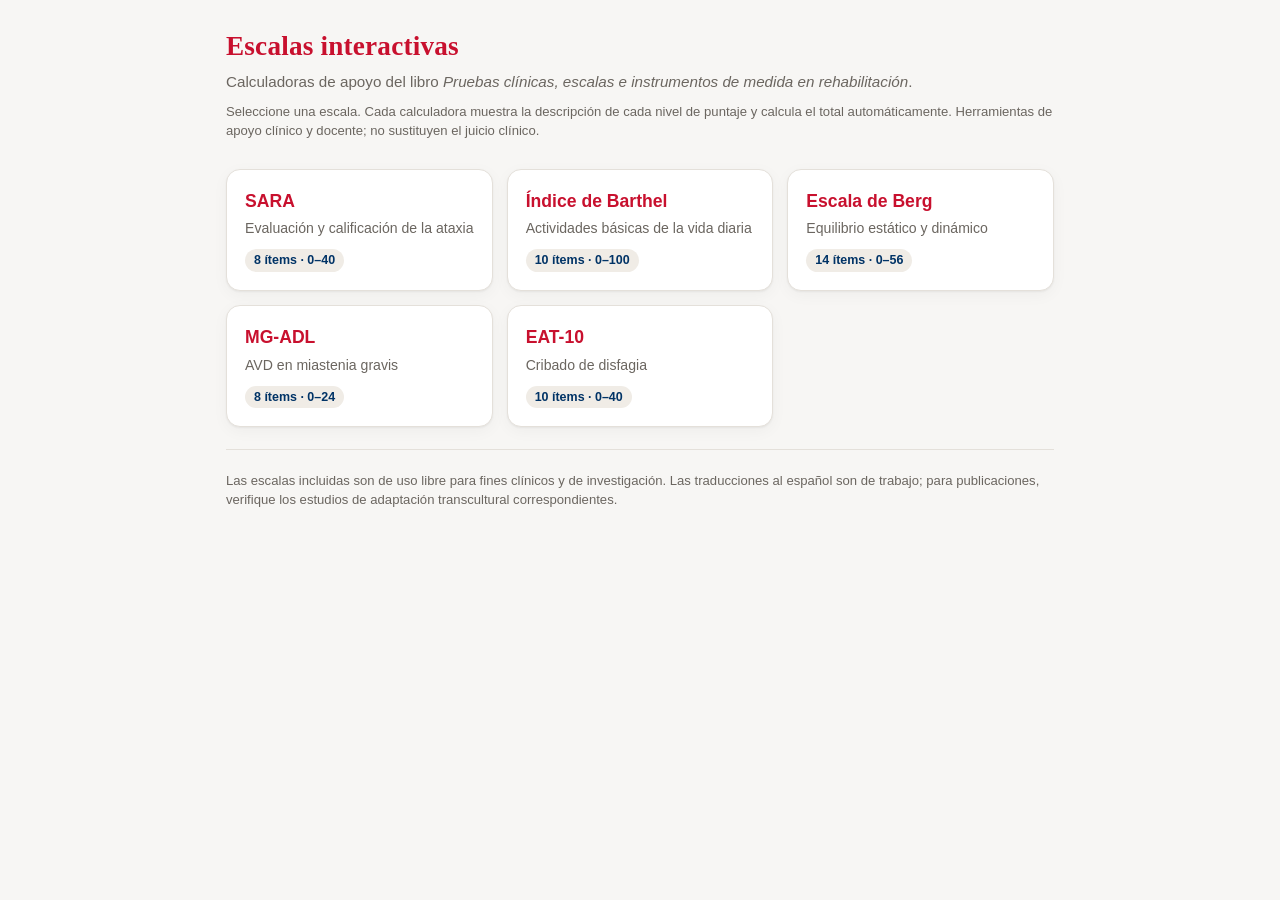
==== index.html @ 7e2a49a3 "Calculadoras interactivas de escalas (SARA, Barthel, Berg, MG-ADL, EAT-10) Sitio de apoyo del libro " ====
<!doctype html>
<html lang="es">
<head>
<meta charset="utf-8">
<meta name="viewport" content="width=device-width, initial-scale=1">
<link rel="stylesheet" href="assets/style.css">
<title>Escalas interactivas — Rehabilitación</title>
</head>
<body>
<div class="wrap">
  <header style="padding-top:26px">
    <h1>Escalas interactivas</h1>
    <p class="sub">Calculadoras de apoyo del libro <i>Pruebas clínicas, escalas e instrumentos de medida en rehabilitación</i>.</p>
    <p class="cite">Seleccione una escala. Cada calculadora muestra la descripción de cada nivel de puntaje y calcula el total automáticamente. Herramientas de apoyo clínico y docente; no sustituyen el juicio clínico.</p>
  </header>
  <div class="grid">
    <a class="card" href="sara.html">
      <div class="ct">SARA</div>
      <div class="cs">Evaluación y calificación de la ataxia</div>
      <span class="cr">8 ítems · 0–40</span>
    </a>
    <a class="card" href="barthel.html">
      <div class="ct">Índice de Barthel</div>
      <div class="cs">Actividades básicas de la vida diaria</div>
      <span class="cr">10 ítems · 0–100</span>
    </a>
    <a class="card" href="berg.html">
      <div class="ct">Escala de Berg</div>
      <div class="cs">Equilibrio estático y dinámico</div>
      <span class="cr">14 ítems · 0–56</span>
    </a>
    <a class="card" href="mgadl.html">
      <div class="ct">MG-ADL</div>
      <div class="cs">AVD en miastenia gravis</div>
      <span class="cr">8 ítems · 0–24</span>
    </a>
    <a class="card" href="eat10.html">
      <div class="ct">EAT-10</div>
      <div class="cs">Cribado de disfagia</div>
      <span class="cr">10 ítems · 0–40</span>
    </a>
  </div>
  <footer>
    <p>Las escalas incluidas son de uso libre para fines clínicos y de investigación. Las traducciones al español son de trabajo; para publicaciones, verifique los estudios de adaptación transcultural correspondientes.</p>
  </footer>
</div>
</body>
</html>
---- assets/style.css ----
:root{
  --bg:#f7f6f4; --card:#ffffff; --ink:#1c1b1a; --muted:#6b6660;
  --line:#e4e0da; --accent:#C8102E; --accent2:#003366;
  --sel:#fbeaed; --selborder:#C8102E; --badge:#f0ece6;
  --shadow:0 1px 2px rgba(0,0,0,.05),0 4px 16px rgba(0,0,0,.04);
}
@media (prefers-color-scheme:dark){
  :root{
    --bg:#17161a; --card:#211f24; --ink:#eceaf0; --muted:#a29caa;
    --line:#34313a; --accent:#ff5a6e; --accent2:#7fa8d8;
    --sel:#3a1f26; --selborder:#ff5a6e; --badge:#2c2932;
    --shadow:0 1px 2px rgba(0,0,0,.3),0 4px 20px rgba(0,0,0,.35);
  }
}
:root[data-theme="dark"]{
  --bg:#17161a; --card:#211f24; --ink:#eceaf0; --muted:#a29caa;
  --line:#34313a; --accent:#ff5a6e; --accent2:#7fa8d8;
  --sel:#3a1f26; --selborder:#ff5a6e; --badge:#2c2932;
  --shadow:0 1px 2px rgba(0,0,0,.3),0 4px 20px rgba(0,0,0,.35);
}
:root[data-theme="light"]{
  --bg:#f7f6f4; --card:#ffffff; --ink:#1c1b1a; --muted:#6b6660;
  --line:#e4e0da; --accent:#C8102E; --accent2:#003366;
  --sel:#fbeaed; --selborder:#C8102E; --badge:#f0ece6;
  --shadow:0 1px 2px rgba(0,0,0,.05),0 4px 16px rgba(0,0,0,.04);
}
*{box-sizing:border-box}
body{margin:0;background:var(--bg);color:var(--ink);
  font-family:-apple-system,BlinkMacSystemFont,"Segoe UI",Roboto,Helvetica,Arial,sans-serif;
  line-height:1.5;-webkit-text-size-adjust:100%}
.wrap{max-width:860px;margin:0 auto;padding:0 16px 48px}
.back{display:inline-block;margin:18px 0 0;color:var(--accent2);
  text-decoration:none;font-size:.88rem;font-weight:600}
.back:hover{text-decoration:underline}
header{padding:14px 0 10px}
h1{font-family:Georgia,"Times New Roman",serif;font-size:1.7rem;margin:0 0 4px;
  color:var(--accent);letter-spacing:.2px}
.sub{color:var(--muted);font-size:.95rem;margin:0}
.cite{color:var(--muted);font-size:.82rem;margin:.5rem 0 0}
.totbar{position:sticky;top:0;z-index:20;background:var(--card);
  border:1px solid var(--line);border-radius:12px;margin:6px 0 4px;box-shadow:var(--shadow)}
.totin{padding:12px 16px;display:flex;align-items:center;gap:14px;flex-wrap:wrap}
.totlabel{font-weight:700;font-size:.95rem}
.totnum{font-size:1.5rem;font-weight:800;color:var(--accent)}
.totnum small{font-size:.85rem;color:var(--muted);font-weight:600}
.prog{flex:1;min-width:120px;height:8px;background:var(--badge);border-radius:6px;overflow:hidden}
.progfill{height:100%;background:var(--accent);width:0;transition:width .2s}
.done{font-size:.82rem;color:var(--muted)}
.btn{border:1px solid var(--line);background:transparent;color:var(--ink);
  padding:7px 14px;border-radius:8px;font-size:.86rem;cursor:pointer;font-weight:600}
.btn:hover{border-color:var(--accent);color:var(--accent)}
.item{background:var(--card);border:1px solid var(--line);border-radius:14px;
  padding:16px 16px 12px;margin:14px 0;box-shadow:var(--shadow)}
.ihead{display:flex;align-items:baseline;gap:10px;flex-wrap:wrap;margin-bottom:2px}
.num{background:var(--accent);color:#fff;font-weight:700;font-size:.82rem;
  min-width:1.6em;height:1.6em;border-radius:50%;display:inline-flex;
  align-items:center;justify-content:center;padding:0 .1em}
.iname{font-weight:700;font-size:1.06rem}
.range{color:var(--muted);font-size:.82rem;font-weight:600;background:var(--badge);
  padding:1px 8px;border-radius:20px}
.instr{color:var(--muted);font-size:.86rem;margin:6px 0 10px}
.opts{display:flex;flex-direction:column;gap:6px}
label.opt{display:flex;gap:10px;align-items:flex-start;padding:8px 10px;
  border:1px solid var(--line);border-radius:9px;cursor:pointer;font-size:.92rem;
  transition:background .12s,border-color .12s}
label.opt:hover{border-color:var(--accent)}
label.opt.sel{background:var(--sel);border-color:var(--selborder)}
label.opt input{margin:2px 0 0}
.optp{font-weight:700;min-width:1.2em;color:var(--accent2)}
.sides{display:grid;grid-template-columns:1fr 1fr;gap:14px}
@media(max-width:560px){.sides{grid-template-columns:1fr}}
.sidecol h4{margin:2px 0 8px;font-size:.9rem;color:var(--accent2);
  text-transform:uppercase;letter-spacing:.4px}
.mean{margin-top:8px;font-size:.85rem;color:var(--muted)}
.mean b{color:var(--ink)}
.result{background:var(--accent);color:#fff;border-radius:14px;padding:20px 18px;
  margin:18px 0 4px;text-align:center;box-shadow:var(--shadow)}
.result .big{font-size:2.4rem;font-weight:800;line-height:1.1}
.result .big small{font-size:1rem;opacity:.85;font-weight:600}
.result .rlabel{font-size:.9rem;opacity:.9;letter-spacing:.4px;text-transform:uppercase}
.result .rnote{font-size:.88rem;opacity:.95;margin-top:6px}
footer{color:var(--muted);font-size:.82rem;margin-top:22px;
  border-top:1px solid var(--line);padding-top:14px}
footer p{margin:.4rem 0}
/* index */
.grid{display:grid;grid-template-columns:repeat(auto-fill,minmax(230px,1fr));gap:14px;margin-top:18px}
a.card{display:block;background:var(--card);border:1px solid var(--line);border-radius:14px;
  padding:18px;text-decoration:none;color:var(--ink);box-shadow:var(--shadow);
  transition:border-color .12s,transform .12s}
a.card:hover{border-color:var(--accent);transform:translateY(-2px)}
a.card .ct{font-weight:700;font-size:1.1rem;color:var(--accent)}
a.card .cs{color:var(--muted);font-size:.88rem;margin-top:4px}
a.card .cr{display:inline-block;margin-top:10px;font-size:.78rem;font-weight:600;
  color:var(--accent2);background:var(--badge);padding:2px 9px;border-radius:20px}
@media print{.totbar{position:static;box-shadow:none}.btn,.back{display:none}
  body{background:#fff}.item{break-inside:avoid;box-shadow:none}}
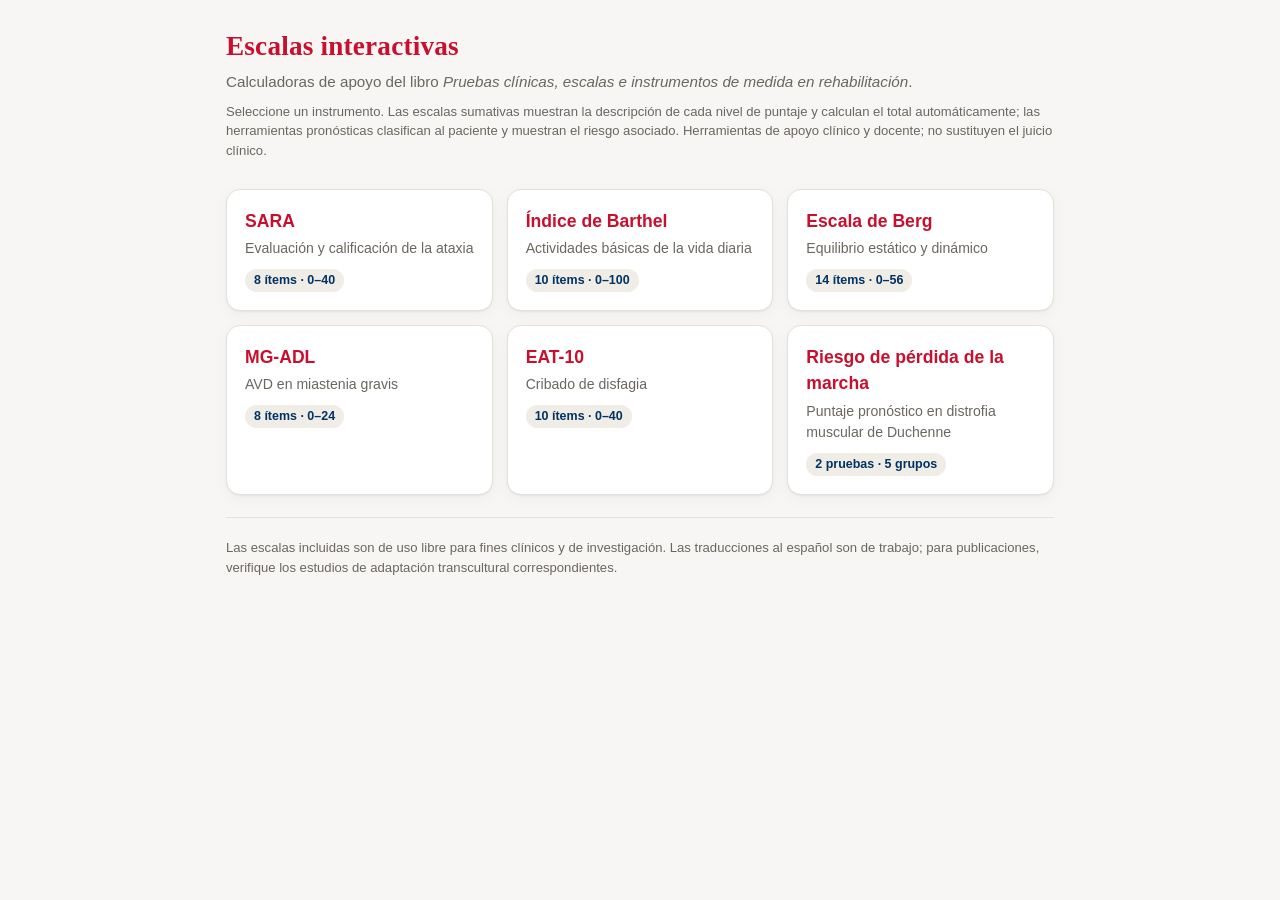
==== commit a20159ed: "Calculadora de riesgo de perdida de la marcha en DMD Implementa el puntaje pronostico de McDonald 20" ====
--- a/index.html
+++ b/index.html
@@ -11,7 +11,7 @@
   <header style="padding-top:26px">
     <h1>Escalas interactivas</h1>
     <p class="sub">Calculadoras de apoyo del libro <i>Pruebas clínicas, escalas e instrumentos de medida en rehabilitación</i>.</p>
-    <p class="cite">Seleccione una escala. Cada calculadora muestra la descripción de cada nivel de puntaje y calcula el total automáticamente. Herramientas de apoyo clínico y docente; no sustituyen el juicio clínico.</p>
+    <p class="cite">Seleccione un instrumento. Las escalas sumativas muestran la descripción de cada nivel de puntaje y calculan el total automáticamente; las herramientas pronósticas clasifican al paciente y muestran el riesgo asociado. Herramientas de apoyo clínico y docente; no sustituyen el juicio clínico.</p>
   </header>
   <div class="grid">
     <a class="card" href="sara.html">
@@ -39,6 +39,11 @@
       <div class="cs">Cribado de disfagia</div>
       <span class="cr">10 ítems · 0–40</span>
     </a>
+    <a class="card" href="dmd-loa.html">
+      <div class="ct">Riesgo de pérdida de la marcha</div>
+      <div class="cs">Puntaje pronóstico en distrofia muscular de Duchenne</div>
+      <span class="cr">2 pruebas · 5 grupos</span>
+    </a>
   </div>
   <footer>
     <p>Las escalas incluidas son de uso libre para fines clínicos y de investigación. Las traducciones al español son de trabajo; para publicaciones, verifique los estudios de adaptación transcultural correspondientes.</p>
